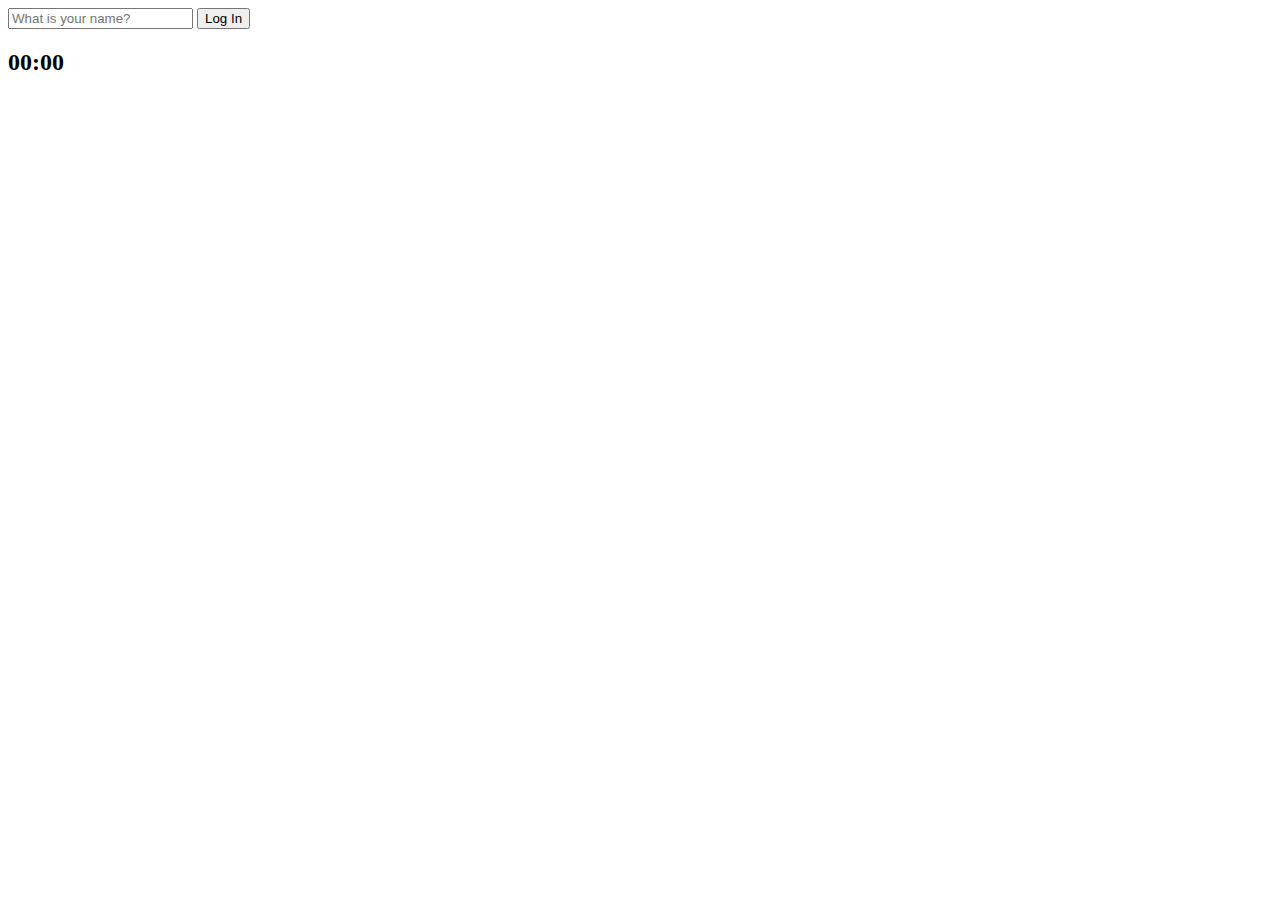
==== index.html @ 4ed925b0 "5.0 Intervals" ====
<!DOCTYPE html>
<html lang="en">
<head>
    <meta charset="UTF-8">
    <meta http-equiv="X-UA-Compatible" content="IE=edge">
    <meta name="viewport" content="width=device-width, initial-scale=1.0">
    <link rel="stylesheet" href="css/style.css">
    <title>Momentum App</title>
</head>
<body>
    <form class="hidden" id="login-form">
        <input required maxlength="15" type="text" placeholder="What is your name?" />
        <input type="submit" value="Log In" />
    </form>
    <h1 id="greeting" class="hidden"></h1>
    <h2 id="clock">00:00</h2>
    <script src="js/greetings.js"></script>
    <script src="js/clock.js"></script>
</body>
</html>
---- css/style.css ----
.hidden {
    display : none
}
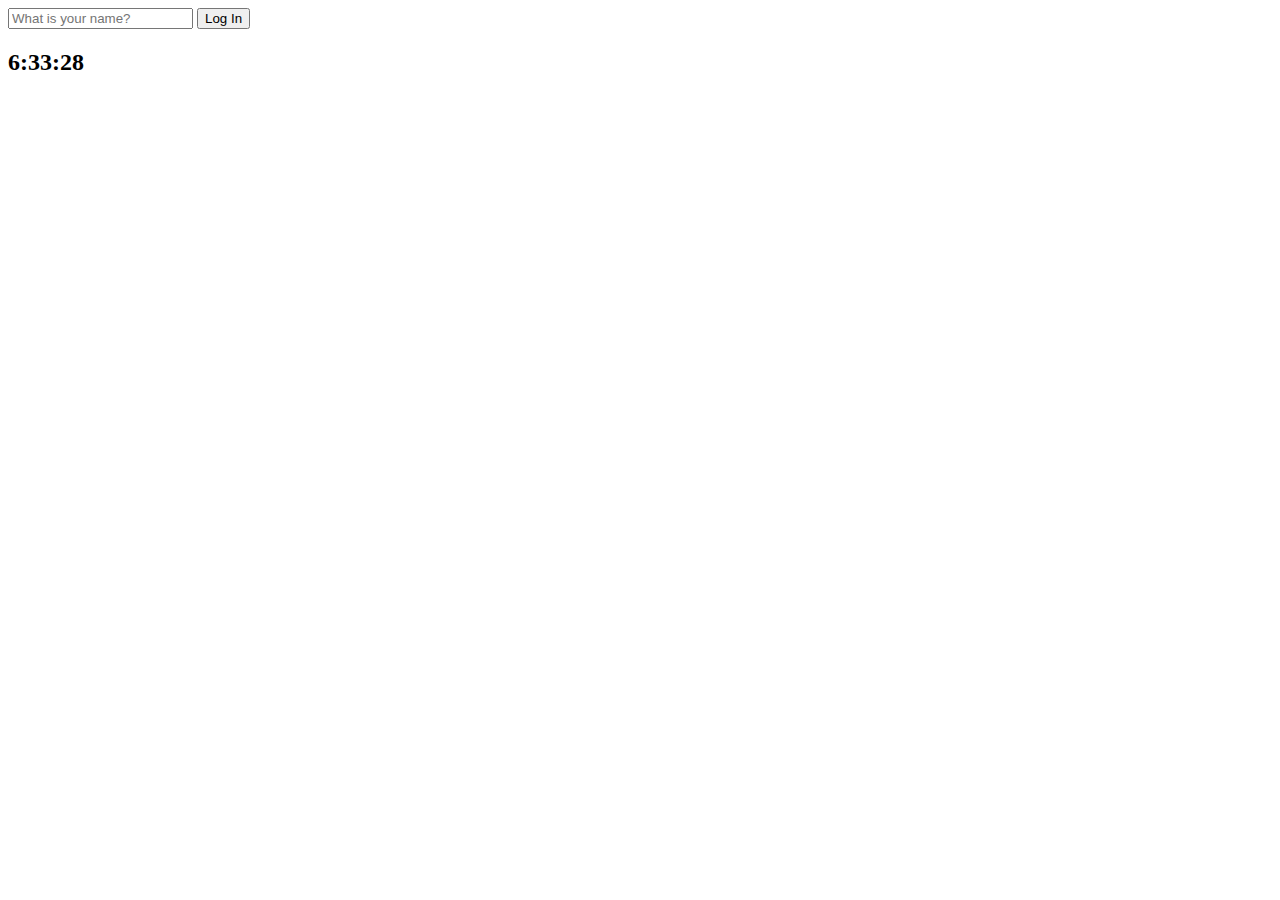
==== commit e81a536d: "5.1 Timeouts and Dates" ====
--- a/index.html
+++ b/index.html
@@ -13,7 +13,7 @@
         <input type="submit" value="Log In" />
     </form>
     <h1 id="greeting" class="hidden"></h1>
-    <h2 id="clock">00:00</h2>
+    <h2 id="clock">00:00:00</h2>
     <script src="js/greetings.js"></script>
     <script src="js/clock.js"></script>
 </body>
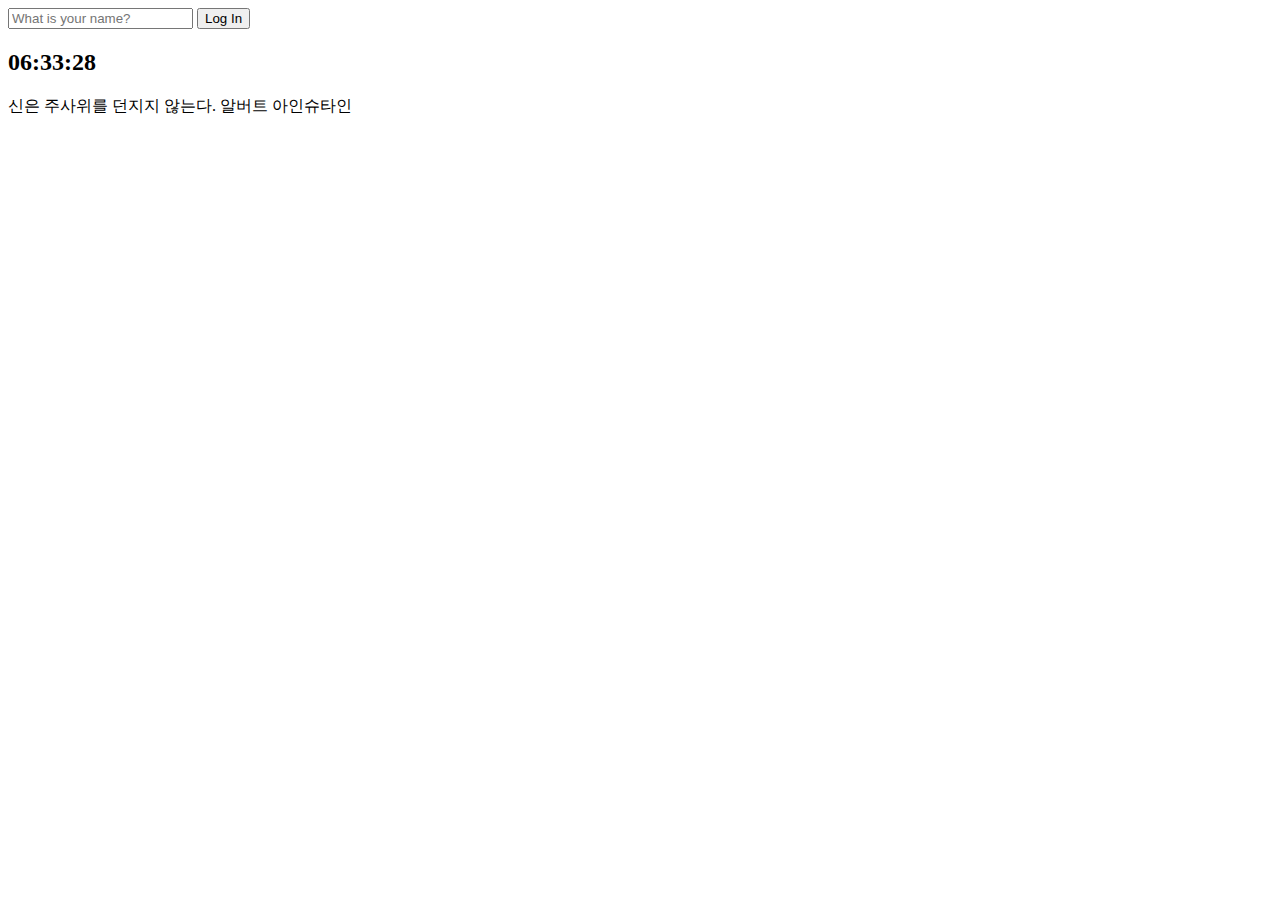
==== commit 118a7baf: "6.0 Quotes" ====
--- a/index.html
+++ b/index.html
@@ -14,7 +14,12 @@
     </form>
     <h1 id="greeting" class="hidden"></h1>
     <h2 id="clock">00:00:00</h2>
+    <div id="quote">
+        <span></span>
+        <span></span>
+    </div>
     <script src="js/greetings.js"></script>
     <script src="js/clock.js"></script>
+    <script src="js/quotes.js"></script>
 </body>
 </html>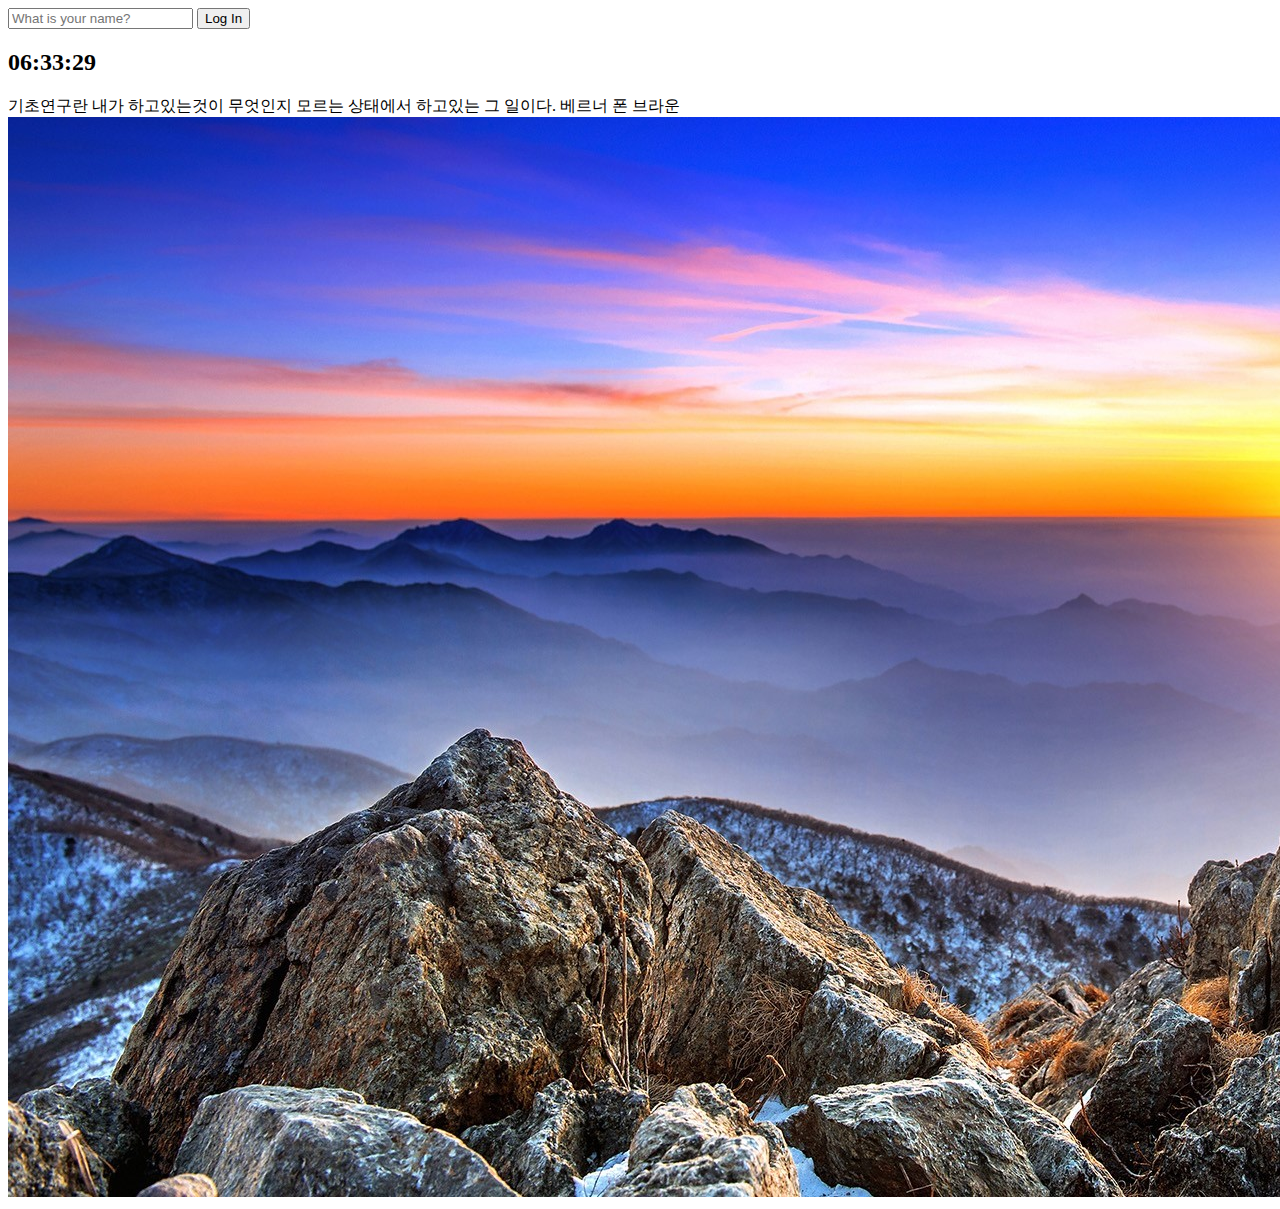
==== commit 2951da91: "6.1 Background" ====
--- a/index.html
+++ b/index.html
@@ -21,5 +21,6 @@
     <script src="js/greetings.js"></script>
     <script src="js/clock.js"></script>
     <script src="js/quotes.js"></script>
+    <script src="js/background.js"></script>
 </body>
 </html>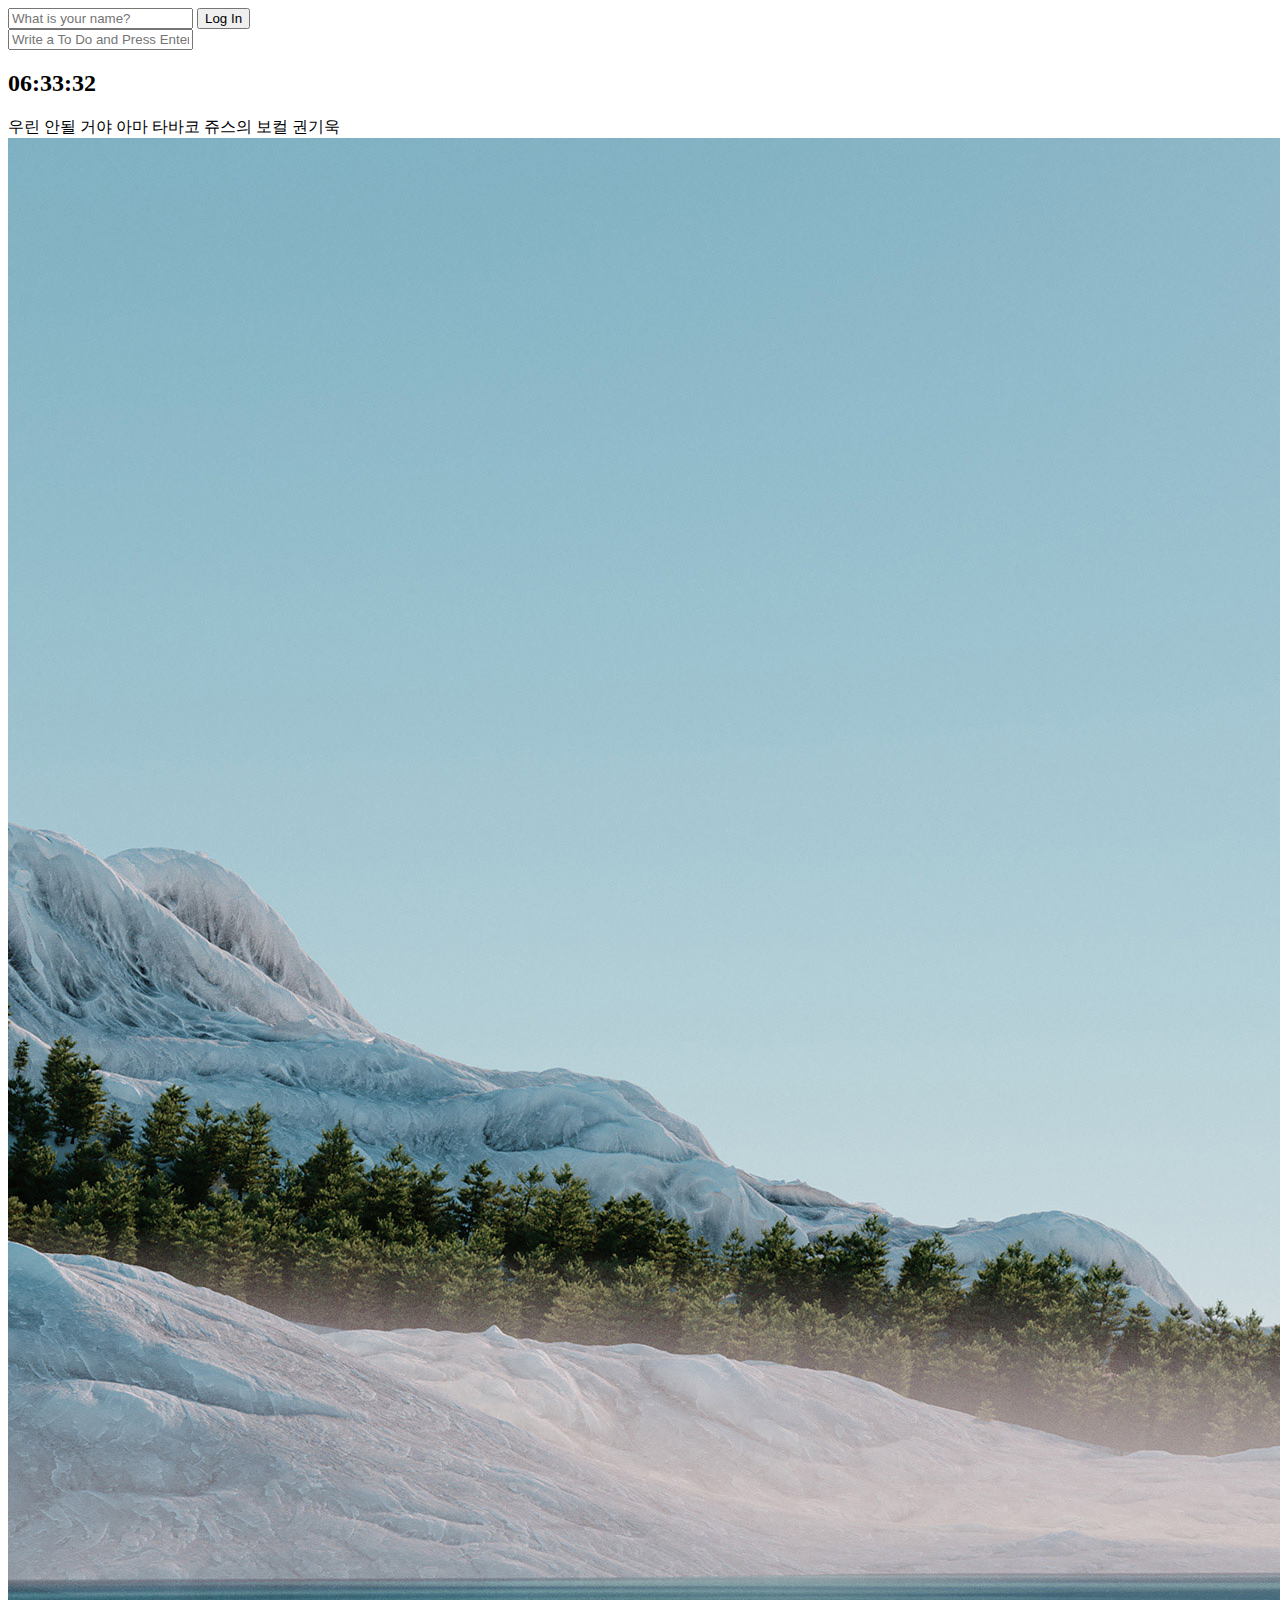
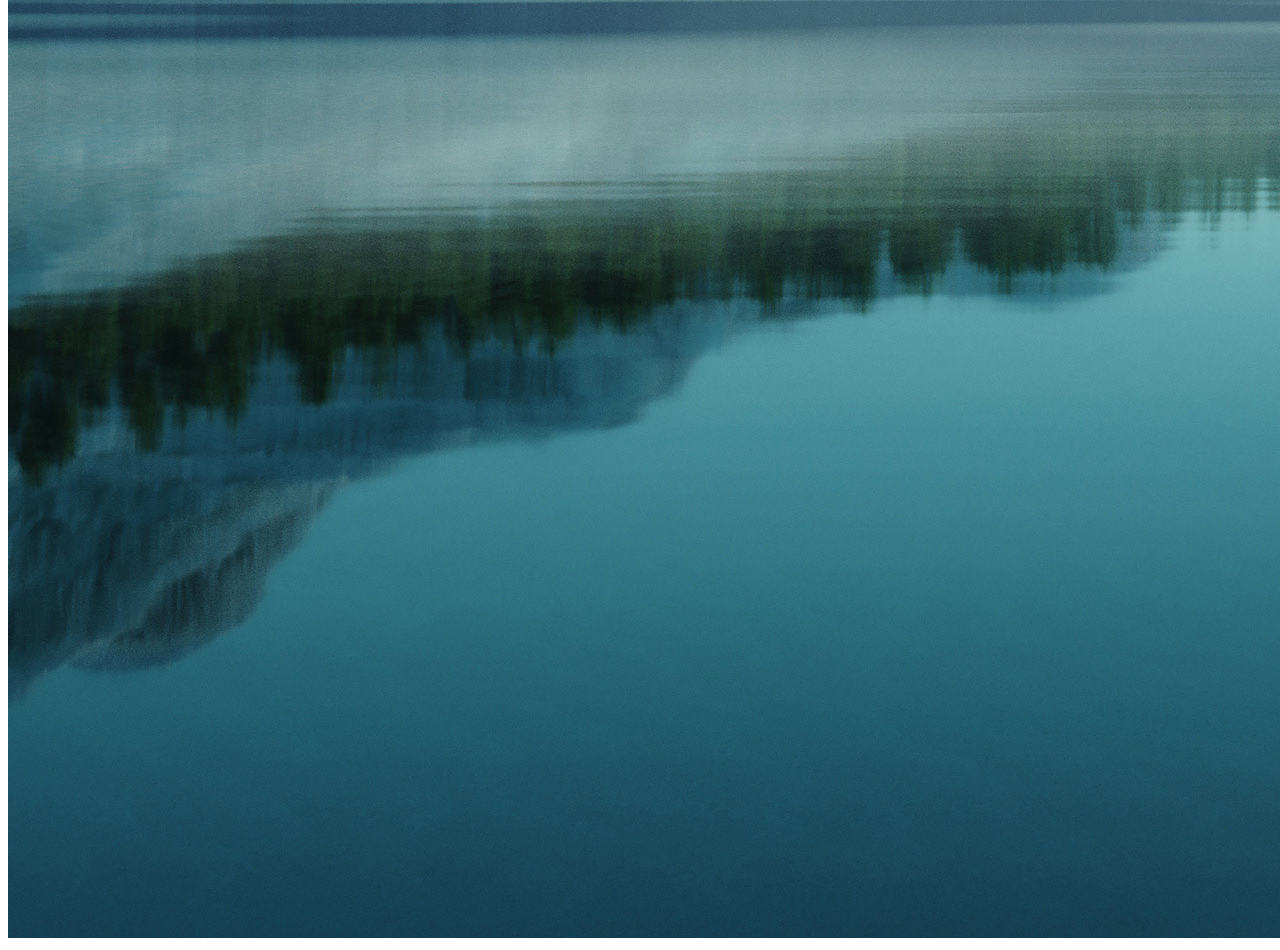
==== commit 87674661: "7.0 Setup" ====
--- a/index.html
+++ b/index.html
@@ -13,6 +13,10 @@
         <input type="submit" value="Log In" />
     </form>
     <h1 id="greeting" class="hidden"></h1>
+    <form id="todo-form">
+        <input type="text" placeholder="Write a To Do and Press Enter."  required />
+    </form>
+    <ul id="todo-list"></ul>
     <h2 id="clock">00:00:00</h2>
     <div id="quote">
         <span></span>
@@ -22,5 +26,6 @@
     <script src="js/clock.js"></script>
     <script src="js/quotes.js"></script>
     <script src="js/background.js"></script>
+    <script src="js/todo.js"></script>
 </body>
 </html>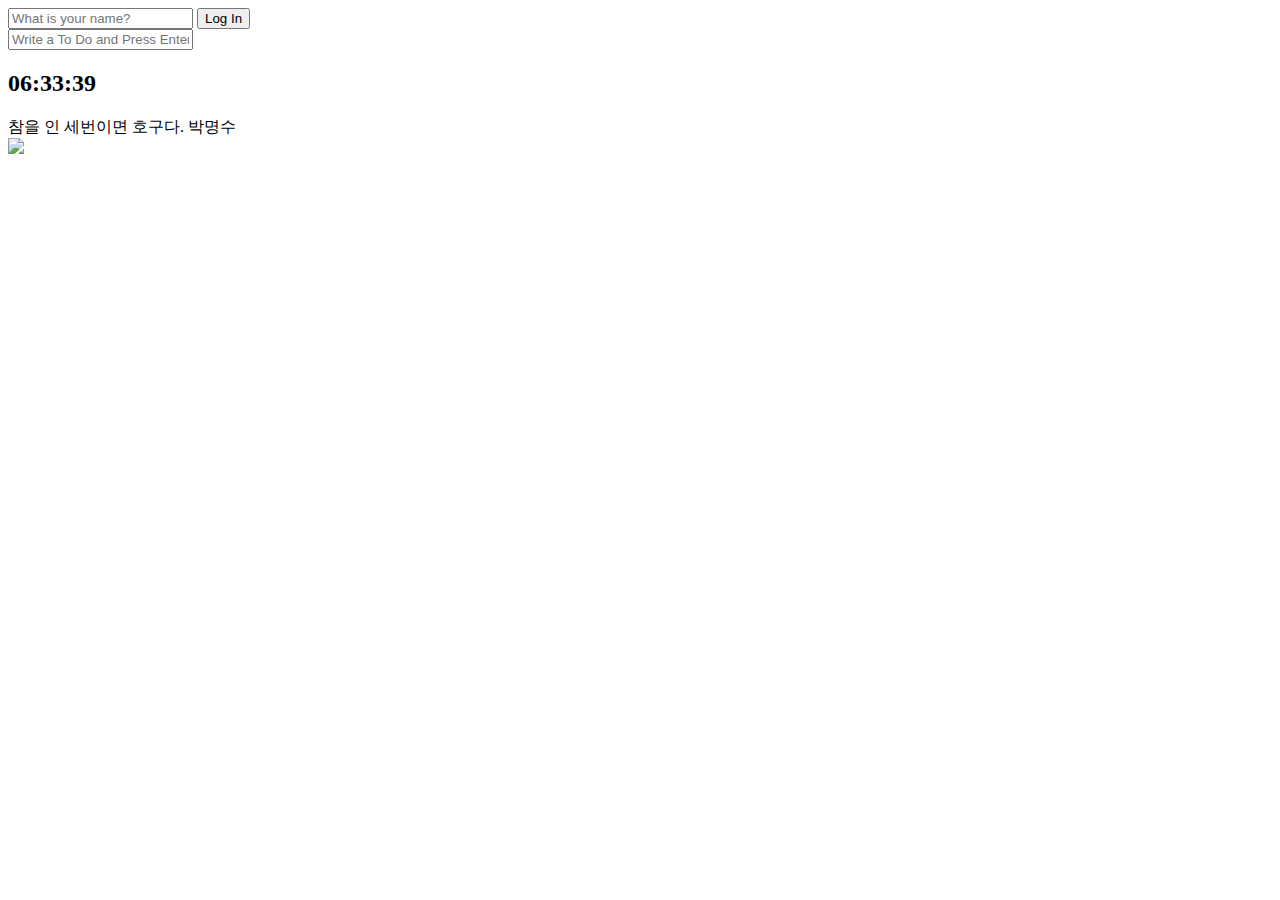
==== commit 6b89be51: "8.0 Geolocation" ====
--- a/index.html
+++ b/index.html
@@ -27,5 +27,6 @@
     <script src="js/quotes.js"></script>
     <script src="js/background.js"></script>
     <script src="js/todo.js"></script>
+    <script src="js/weather.js"></script>
 </body>
 </html>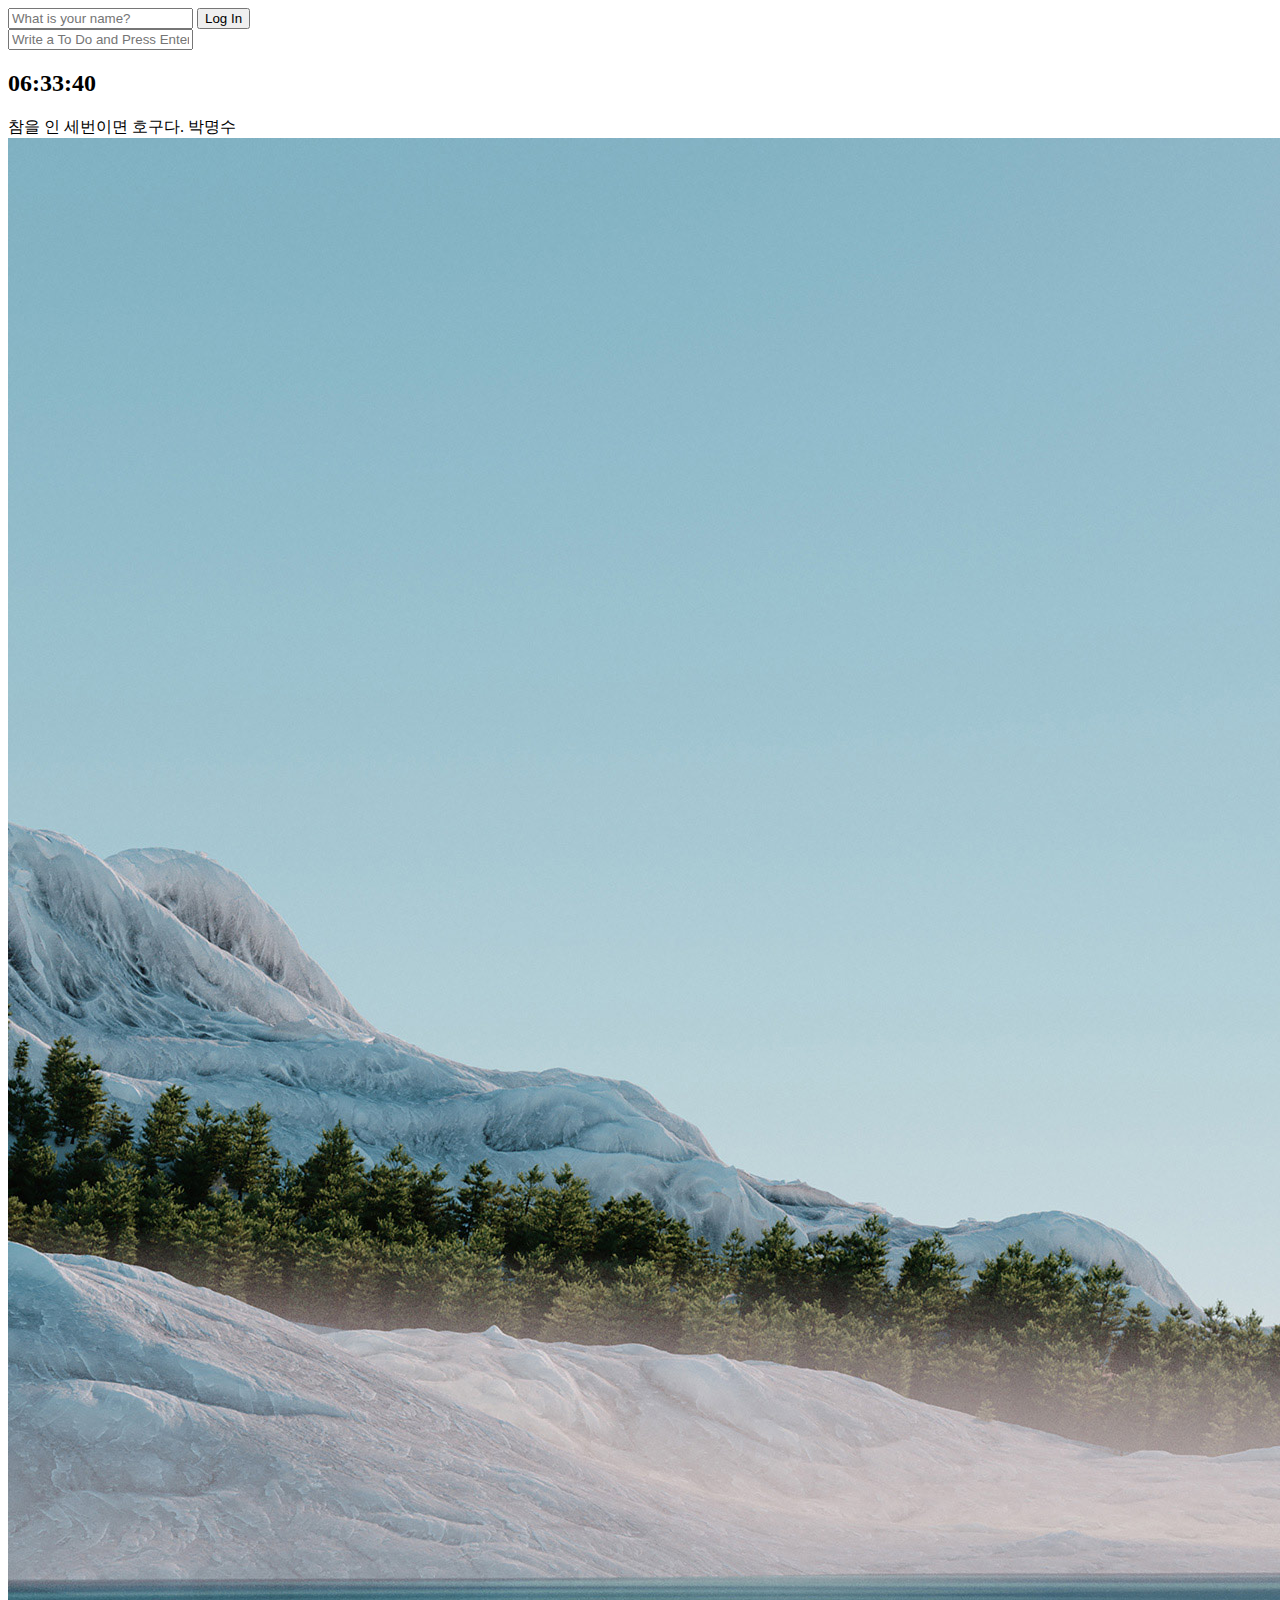
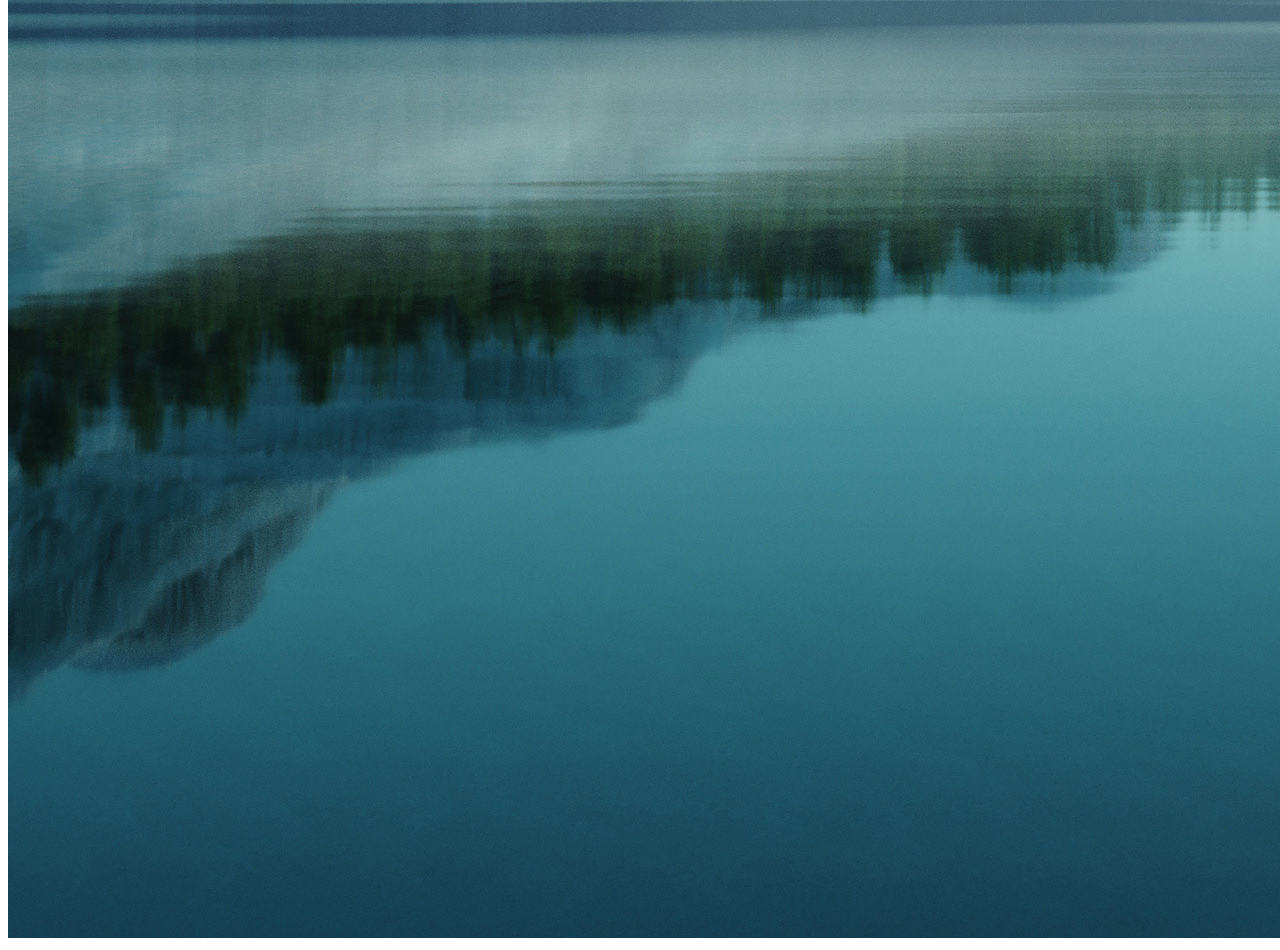
==== commit 12333059: "8.1 Weather API" ====
--- a/index.html
+++ b/index.html
@@ -22,6 +22,10 @@
         <span></span>
         <span></span>
     </div>
+    <div id="weather">
+        <span></span>
+        <span></span>
+    </div>
     <script src="js/greetings.js"></script>
     <script src="js/clock.js"></script>
     <script src="js/quotes.js"></script>
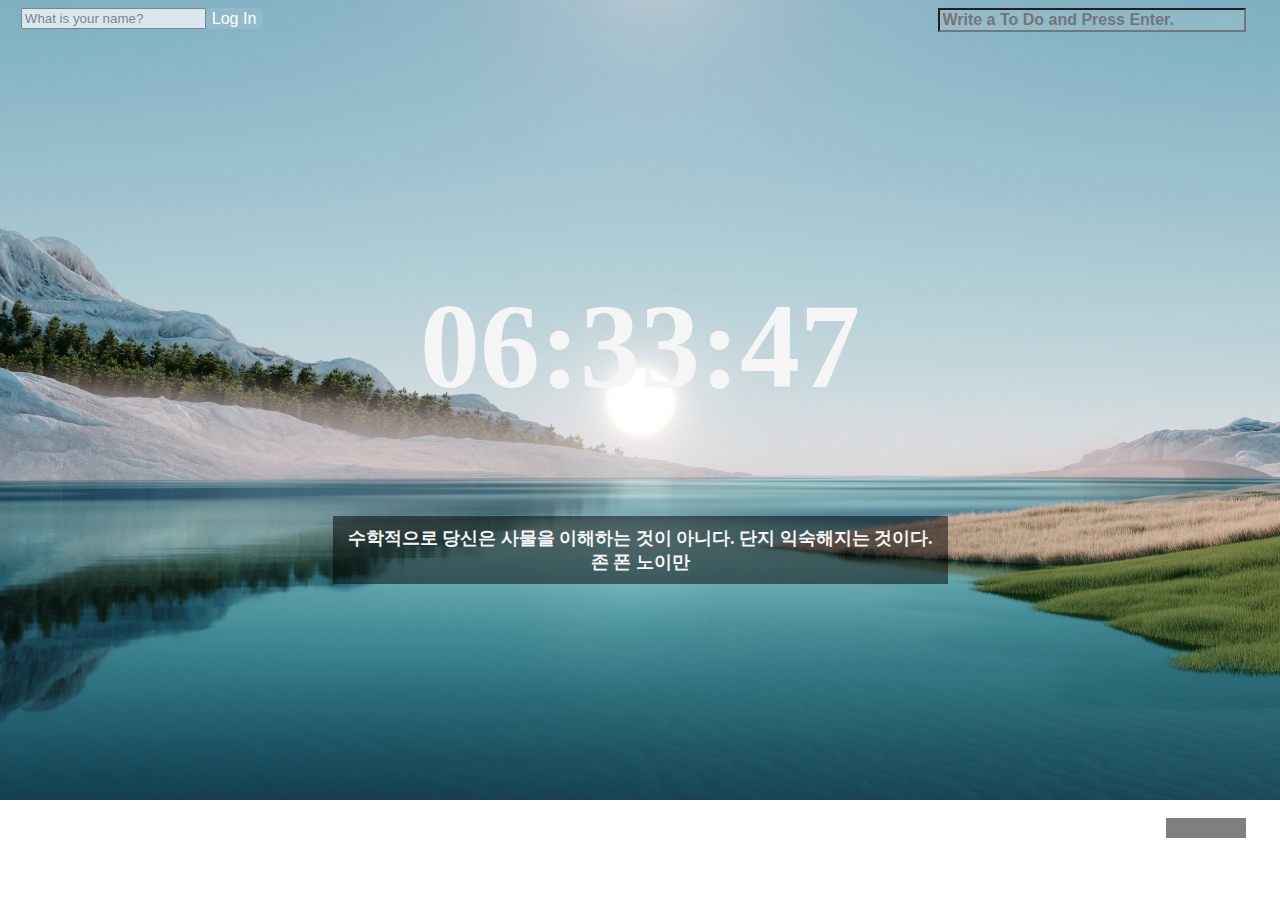
==== commit 51f001ce: "css 설정" ====
--- a/index.html
+++ b/index.html
@@ -12,24 +12,30 @@
         <input required maxlength="15" type="text" placeholder="What is your name?" />
         <input type="submit" value="Log In" />
     </form>
+    
     <h1 id="greeting" class="hidden"></h1>
+
     <form id="todo-form">
         <input type="text" placeholder="Write a To Do and Press Enter."  required />
     </form>
     <ul id="todo-list"></ul>
+
     <h2 id="clock">00:00:00</h2>
+    
     <div id="quote">
         <span></span>
         <span></span>
     </div>
+
     <div id="weather">
         <span></span>
         <span></span>
     </div>
+
+    <script src="js/background.js"></script>
     <script src="js/greetings.js"></script>
     <script src="js/clock.js"></script>
     <script src="js/quotes.js"></script>
-    <script src="js/background.js"></script>
     <script src="js/todo.js"></script>
     <script src="js/weather.js"></script>
 </body>
--- a/css/style.css
+++ b/css/style.css
@@ -1,3 +1,85 @@
 .hidden {
     display : none
+}
+
+body {
+    display: flex;
+    position: relative;
+    flex-direction: column;
+    align-items: center;
+    justify-content: space-between;
+    color: whitesmoke;
+}
+
+body #login-form {
+    display: flex;
+    position: absolute;
+    left: 1vw;
+}
+
+body #login-form input:first-child {
+    opacity: 0.7;
+}
+body #login-form input:last-child {
+    background-color: rgba(255, 255, 255, 0.1);
+    color: white;
+    border: none;
+    border-radius: 5px;
+    font-size: 16px;
+}
+
+body #todo-form {
+    display: flex;
+    position: absolute;
+    right: 1vw;
+}
+body #todo-form input:first-child {
+    display: flex;
+    width: 300px;
+    background-color: rgba(255, 255, 255, 0.1);
+    color: whitesmoke;
+    font-size: 16px;
+    font-weight: bold;
+    position: absolute;
+    right: 1vw;
+}
+
+body #todo-list {
+    display: flex;
+    flex-direction: column;
+    align-items: flex-start;
+    font-size: 20px;
+    position: absolute;
+    right: 5vw;
+    top: 1.5vh;
+    padding: 10px 10px;
+}
+
+body #clock {
+    display: flex;
+    font-size: 120px;
+    margin-top: 30vh;
+}
+
+body #quote {
+    display: flex;
+    flex-direction: column;
+    align-items: center;
+    font-size: 18px;
+    font-weight: bold;
+    background-color: rgba(0, 0, 0, 0.5);
+    padding: 10px 15px;
+}
+
+body #weather {
+    display: flex;
+    position: absolute;
+    top: 90vh;
+    right: 2vw;
+    font-size: x-large;
+    background-color: rgba(0, 0, 0, 0.5);
+}
+
+body #weather span {
+    padding: 10px 20px;
 }